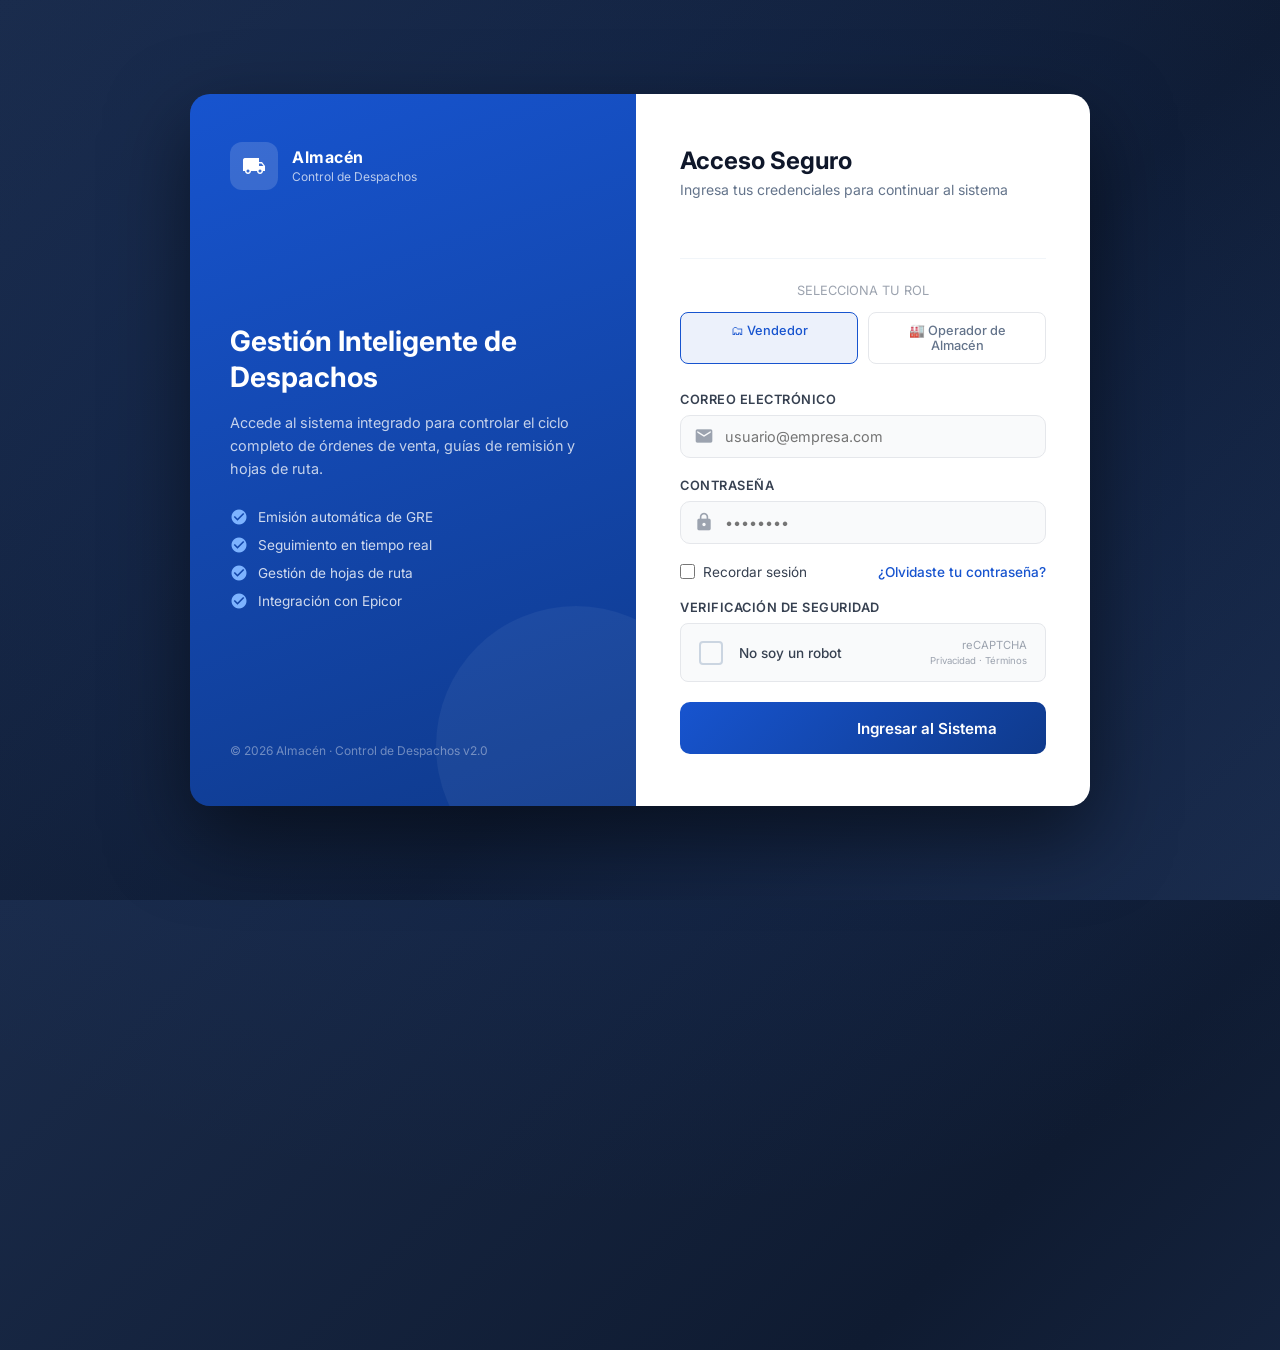
==== ControlDespachos/ControlDespachos.API/wwwroot/index.html @ 7a68d2ac "Cambios" ====
<!DOCTYPE html>
<html lang="es">

<head>
    <meta charset="UTF-8">
    <meta name="viewport" content="width=device-width, initial-scale=1.0">
    <title>Inicio de Sesión - Almacén Control de Despachos</title>
    <link rel="preconnect" href="https://fonts.googleapis.com">
    <link rel="preconnect" href="https://fonts.gstatic.com" crossorigin>
    <link href="https://fonts.googleapis.com/css2?family=Inter:wght@300;400;500;600;700&display=swap" rel="stylesheet">
    <link href="https://fonts.googleapis.com/icon?family=Material+Icons" rel="stylesheet">
    <script src="https://www.google.com/recaptcha/api.js" async defer></script>
    <style>
        *,
        *::before,
        *::after {
            box-sizing: border-box;
            margin: 0;
            padding: 0;
        }

        body {
            font-family: 'Inter', sans-serif;
            background: linear-gradient(135deg, #1a2b4a 0%, #0f1b31 60%, #1a2b4a 100%);
            min-height: 100vh;
            display: flex;
            align-items: center;
            justify-content: center;
            position: relative;
            overflow: hidden;
        }

        body::before {
            content: '';
            position: absolute;
            top: -50%;
            left: -50%;
            width: 200%;
            height: 200%;
            background: radial-gradient(ellipse at center, rgba(23, 84, 207, 0.12) 0%, transparent 60%);
            animation: pulse 8s ease-in-out infinite;
        }

        @keyframes pulse {

            0%,
            100% {
                opacity: .6
            }

            50% {
                opacity: 1
            }
        }

        .login-wrapper {
            display: flex;
            width: 900px;
            max-width: 96vw;
            min-height: 560px;
            border-radius: 20px;
            overflow: hidden;
            box-shadow: 0 30px 80px rgba(0, 0, 0, 0.5);
            position: relative;
            z-index: 1;
        }

        /* LEFT PANEL */
        .login-left {
            flex: 1;
            background: linear-gradient(160deg, #1754cf 0%, #0f3a8c 100%);
            display: flex;
            flex-direction: column;
            justify-content: space-between;
            padding: 48px 40px;
            position: relative;
            overflow: hidden;
        }

        .login-left::after {
            content: '';
            position: absolute;
            bottom: -80px;
            right: -80px;
            width: 280px;
            height: 280px;
            border-radius: 50%;
            background: rgba(255, 255, 255, 0.05);
        }

        .brand {
            display: flex;
            align-items: center;
            gap: 14px;
        }

        .brand-icon {
            width: 48px;
            height: 48px;
            background: rgba(255, 255, 255, 0.15);
            border-radius: 12px;
            display: flex;
            align-items: center;
            justify-content: center;
            font-size: 26px;
            color: white;
        }

        .brand-text {
            color: white;
        }

        .brand-text h1 {
            font-size: 1rem;
            font-weight: 700;
            letter-spacing: .5px;
        }

        .brand-text p {
            font-size: 0.75rem;
            opacity: .7;
            margin-top: 2px;
        }

        .login-left-info {
            color: white;
        }

        .login-left-info h2 {
            font-size: 1.75rem;
            font-weight: 700;
            line-height: 1.3;
            margin-bottom: 16px;
        }

        .login-left-info p {
            font-size: 0.9rem;
            opacity: .75;
            line-height: 1.6;
        }

        .features-list {
            list-style: none;
            margin-top: 28px;
            display: flex;
            flex-direction: column;
            gap: 10px;
        }

        .features-list li {
            display: flex;
            align-items: center;
            gap: 10px;
            font-size: 0.85rem;
            color: rgba(255, 255, 255, 0.8);
        }

        .features-list li span.material-icons {
            font-size: 18px;
            color: #7db3ff;
        }

        /* RIGHT PANEL */
        .login-right {
            flex: 1;
            background: #ffffff;
            display: flex;
            flex-direction: column;
            justify-content: center;
            padding: 52px 44px;
        }

        .login-right h3 {
            font-size: 1.5rem;
            font-weight: 700;
            color: #0f172a;
            margin-bottom: 6px;
        }

        .login-right .subtitle {
            font-size: 0.875rem;
            color: #64748b;
            margin-bottom: 36px;
        }

        .form-group {
            margin-bottom: 20px;
        }

        .form-label {
            display: block;
            font-size: 0.8rem;
            font-weight: 600;
            color: #374151;
            margin-bottom: 8px;
            text-transform: uppercase;
            letter-spacing: .5px;
        }

        .input-wrapper {
            position: relative;
        }

        .input-wrapper .material-icons {
            position: absolute;
            left: 14px;
            top: 50%;
            transform: translateY(-50%);
            font-size: 20px;
            color: #9ca3af;
        }

        .form-input {
            width: 100%;
            padding: 12px 14px 12px 44px;
            border: 1.5px solid #e5e7eb;
            border-radius: 10px;
            font-size: 0.9rem;
            color: #0f172a;
            background: #f9fafb;
            transition: all .2s;
            font-family: 'Inter', sans-serif;
        }

        .form-input:focus {
            outline: none;
            border-color: #1754cf;
            background: #fff;
            box-shadow: 0 0 0 4px rgba(23, 84, 207, 0.1);
        }

        .extras {
            display: flex;
            justify-content: space-between;
            align-items: center;
            margin-bottom: 20px;
        }

        .remember {
            display: flex;
            align-items: center;
            gap: 8px;
            font-size: 0.85rem;
            color: #374151;
            cursor: pointer;
        }

        .remember input {
            accent-color: #1754cf;
            width: 15px;
            height: 15px;
        }

        .forgot {
            font-size: 0.85rem;
            color: #1754cf;
            text-decoration: none;
            font-weight: 500;
        }

        .forgot:hover {
            text-decoration: underline;
        }

        .captcha-wrapper {
            margin-bottom: 24px;
            display: flex;
            justify-content: center;
        }

        /* Simulated reCAPTCHA (real one loads via script) */
        .captcha-placeholder {
            border: 1.5px solid #e5e7eb;
            border-radius: 8px;
            padding: 14px 18px;
            display: flex;
            align-items: center;
            gap: 16px;
            background: #f9fafb;
            cursor: pointer;
            width: 100%;
            transition: border-color .2s;
        }

        .captcha-placeholder:hover {
            border-color: #1754cf;
        }

        .captcha-checkbox {
            width: 24px;
            height: 24px;
            border: 2px solid #cbd5e1;
            border-radius: 4px;
            display: flex;
            align-items: center;
            justify-content: center;
            transition: all .2s;
        }

        .captcha-checkbox.checked {
            background: #1754cf;
            border-color: #1754cf;
        }

        .captcha-checkbox .material-icons {
            font-size: 16px;
            color: white;
            display: none;
        }

        .captcha-checkbox.checked .material-icons {
            display: block;
        }

        .captcha-text {
            flex: 1;
            font-size: 0.85rem;
            color: #374151;
            font-weight: 500;
        }

        .captcha-logo {
            font-size: 0.65rem;
            color: #9ca3af;
            text-align: right;
        }

        .captcha-logo img {
            width: 32px;
        }

        .btn-login {
            width: 100%;
            padding: 14px;
            background: linear-gradient(135deg, #1754cf 0%, #0f3a8c 100%);
            color: white;
            border: none;
            border-radius: 10px;
            font-size: 0.95rem;
            font-weight: 600;
            cursor: pointer;
            transition: all .2s;
            font-family: 'Inter', sans-serif;
            display: flex;
            align-items: center;
            justify-content: center;
            gap: 8px;
        }

        .btn-login:hover {
            transform: translateY(-1px);
            box-shadow: 0 8px 20px rgba(23, 84, 207, 0.35);
        }

        .btn-login:active {
            transform: translateY(0);
        }

        .btn-login:disabled {
            opacity: 0.6;
            cursor: not-allowed;
            transform: none;
        }

        .role-select {
            margin-top: 24px;
            padding-top: 24px;
            border-top: 1px solid #f1f5f9;
        }

        .role-select p {
            font-size: 0.8rem;
            color: #9ca3af;
            text-align: center;
            margin-bottom: 14px;
        }

        .role-pills {
            display: flex;
            gap: 10px;
        }

        .role-pill {
            flex: 1;
            padding: 10px 12px;
            border: 1.5px solid #e5e7eb;
            border-radius: 8px;
            text-align: center;
            cursor: pointer;
            transition: all .2s;
            font-size: 0.8rem;
            font-weight: 500;
            color: #64748b;
        }

        .role-pill:hover {
            border-color: #1754cf;
            color: #1754cf;
            background: rgba(23, 84, 207, 0.04);
        }

        .role-pill.active {
            border-color: #1754cf;
            color: #1754cf;
            background: rgba(23, 84, 207, 0.08);
        }

        .error-msg {
            display: none;
            color: #ef4444;
            font-size: 0.82rem;
            margin-top: 8px;
            padding: 10px 14px;
            background: #fee2e2;
            border-radius: 8px;
        }

        .error-msg.show {
            display: flex;
            align-items: center;
            gap: 8px;
        }

        @media (max-width: 640px) {
            .login-left {
                display: none;
            }

            .login-right {
                padding: 40px 28px;
            }
        }
    </style>
</head>

<body>
    <div class="login-wrapper">
        <!-- LEFT -->
        <div class="login-left">
            <div class="brand">
                <div class="brand-icon"><span class="material-icons">local_shipping</span></div>
                <div class="brand-text">
                    <h1>Almacén</h1>
                    <p>Control de Despachos</p>
                </div>
            </div>
            <div class="login-left-info">
                <h2>Gestión Inteligente de Despachos</h2>
                <p>Accede al sistema integrado para controlar el ciclo completo de órdenes de venta, guías de remisión y
                    hojas de ruta.</p>
                <ul class="features-list">
                    <li><span class="material-icons">check_circle</span> Emisión automática de GRE</li>
                    <li><span class="material-icons">check_circle</span> Seguimiento en tiempo real</li>
                    <li><span class="material-icons">check_circle</span> Gestión de hojas de ruta</li>
                    <li><span class="material-icons">check_circle</span> Integración con Epicor</li>
                </ul>
            </div>
            <p style="color:rgba(255,255,255,0.4); font-size:0.75rem;">© 2026 Almacén · Control de Despachos v2.0</p>
        </div>

        <!-- RIGHT -->
        <div class="login-right">
            <h3>Acceso Seguro</h3>
            <p class="subtitle">Ingresa tus credenciales para continuar al sistema</p>

            <div class="role-select">
                <p>SELECCIONA TU ROL</p>
                <div class="role-pills">
                    <div class="role-pill active" id="pill-vendedor" onclick="selectRole('VENDEDOR')">
                        🗂 Vendedor
                    </div>
                    <div class="role-pill" id="pill-operador" onclick="selectRole('OPERADOR_ALMACEN')">
                        🏭 Operador de Almacén
                    </div>
                </div>
            </div>

            <form id="loginForm" onsubmit="handleLogin(event)" style="margin-top: 28px;">
                <input type="hidden" id="selectedRole" value="VENDEDOR">

                <div class="form-group">
                    <label class="form-label" for="email">Correo Electrónico</label>
                    <div class="input-wrapper">
                        <span class="material-icons">email</span>
                        <input class="form-input" type="email" id="email" placeholder="usuario@empresa.com" required
                            autocomplete="email">
                    </div>
                </div>

                <div class="form-group">
                    <label class="form-label" for="password">Contraseña</label>
                    <div class="input-wrapper">
                        <span class="material-icons">lock</span>
                        <input class="form-input" type="password" id="password" placeholder="••••••••" required
                            autocomplete="current-password">
                    </div>
                </div>

                <div class="extras">
                    <label class="remember">
                        <input type="checkbox" id="remember"> Recordar sesión
                    </label>
                    <a href="#" class="forgot">¿Olvidaste tu contraseña?</a>
                </div>

                <!-- CAPTCHA simulado funcional (clic para marcar) -->
                <div class="form-group">
                    <label class="form-label">Verificación de Seguridad</label>
                    <div class="captcha-placeholder" onclick="toggleCaptcha()" id="captchaBox">
                        <div class="captcha-checkbox" id="captchaCheck">
                            <span class="material-icons">check</span>
                        </div>
                        <span class="captcha-text">No soy un robot</span>
                        <div class="captcha-logo">
                            <div style="font-size:.7rem; color:#9ca3af; line-height:1.3;">reCAPTCHA<br><span
                                    style="font-size:.6rem;">Privacidad · Términos</span></div>
                        </div>
                    </div>
                </div>

                <div class="error-msg" id="errorMsg">
                    <span class="material-icons" style="font-size:18px;">error</span>
                    <span id="errorText">Credenciales incorrectas. Inténtelo de nuevo.</span>
                </div>

                <button type="submit" class="btn-login" id="loginBtn">
                    <span class="material-icons">login</span>
                    Ingresar al Sistema
                </button>
            </form>
        </div>
    </div>

    <script>
        let captchaVerified = false;
        let selectedRole = 'VENDEDOR';

        function selectRole(role) {
            selectedRole = role;
            document.getElementById('selectedRole').value = role;
            document.querySelectorAll('.role-pill').forEach(p => p.classList.remove('active'));
            document.getElementById('pill-' + (role === 'VENDEDOR' ? 'vendedor' : 'operador')).classList.add('active');
        }

        function toggleCaptcha() {
            captchaVerified = !captchaVerified;
            const check = document.getElementById('captchaCheck');
            if (captchaVerified) {
                check.classList.add('checked');
            } else {
                check.classList.remove('checked');
            }
        }

        function handleLogin(e) {
            e.preventDefault();
            const email = document.getElementById('email').value;
            const password = document.getElementById('password').value;
            const errorMsg = document.getElementById('errorMsg');
            const btn = document.getElementById('loginBtn');

            errorMsg.classList.remove('show');

            if (!captchaVerified) {
                document.getElementById('errorText').textContent = 'Por favor, complete la verificación de seguridad.';
                errorMsg.classList.add('show');
                return;
            }

            btn.disabled = true;
            btn.innerHTML = '<span class="material-icons" style="animation:spin 1s linear infinite">sync</span> Verificando...';

            // Demo auth: acepta cualquier email/password con captcha verificado
            setTimeout(() => {
                // Guardar sesión demo
                sessionStorage.setItem('user', JSON.stringify({ email, role: selectedRole, name: email.split('@')[0] }));
                window.location.href = 'ov_generadas.html';
            }, 1200);
        }

        // Verificar si ya hay sesión activa
        if (sessionStorage.getItem('user')) {
            window.location.href = 'ov_generadas.html';
        }

        const style = document.createElement('style');
        style.textContent = '@keyframes spin { from{transform:rotate(0deg)} to{transform:rotate(360deg)} }';
        document.head.appendChild(style);
    </script>
</body>

</html>
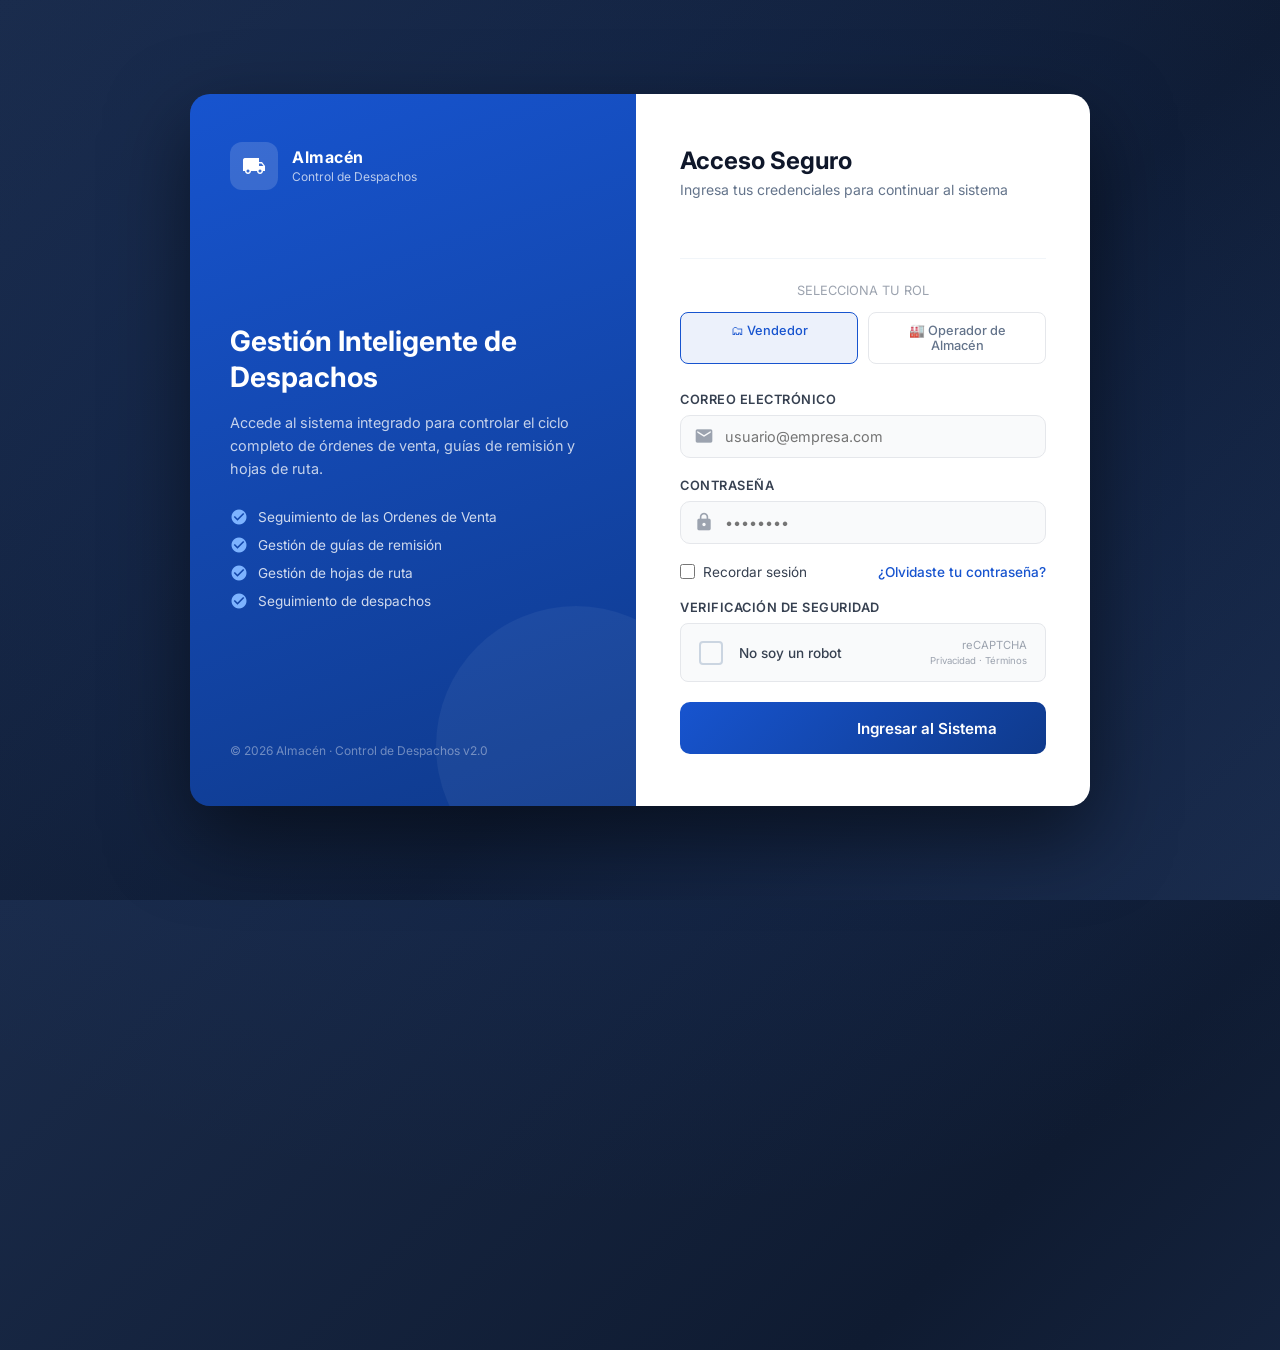
==== commit de465846: "Migración del sistema de notas a SQL Server de forma asíncrona" ====
--- a/ControlDespachos/ControlDespachos.API/wwwroot/index.html
+++ b/ControlDespachos/ControlDespachos.API/wwwroot/index.html
@@ -449,15 +449,14 @@
                 <p>Accede al sistema integrado para controlar el ciclo completo de órdenes de venta, guías de remisión y
                     hojas de ruta.</p>
                 <ul class="features-list">
-                    <li><span class="material-icons">check_circle</span> Emisión automática de GRE</li>
-                    <li><span class="material-icons">check_circle</span> Seguimiento en tiempo real</li>
+                    <li><span class="material-icons">check_circle</span> Seguimiento de las Ordenes de Venta</li>
+                    <li><span class="material-icons">check_circle</span> Gestión de guías de remisión</li>
                     <li><span class="material-icons">check_circle</span> Gestión de hojas de ruta</li>
-                    <li><span class="material-icons">check_circle</span> Integración con Epicor</li>
+                    <li><span class="material-icons">check_circle</span> Seguimiento de despachos</li>
                 </ul>
             </div>
             <p style="color:rgba(255,255,255,0.4); font-size:0.75rem;">© 2026 Almacén · Control de Despachos v2.0</p>
         </div>
-
         <!-- RIGHT -->
         <div class="login-right">
             <h3>Acceso Seguro</h3>
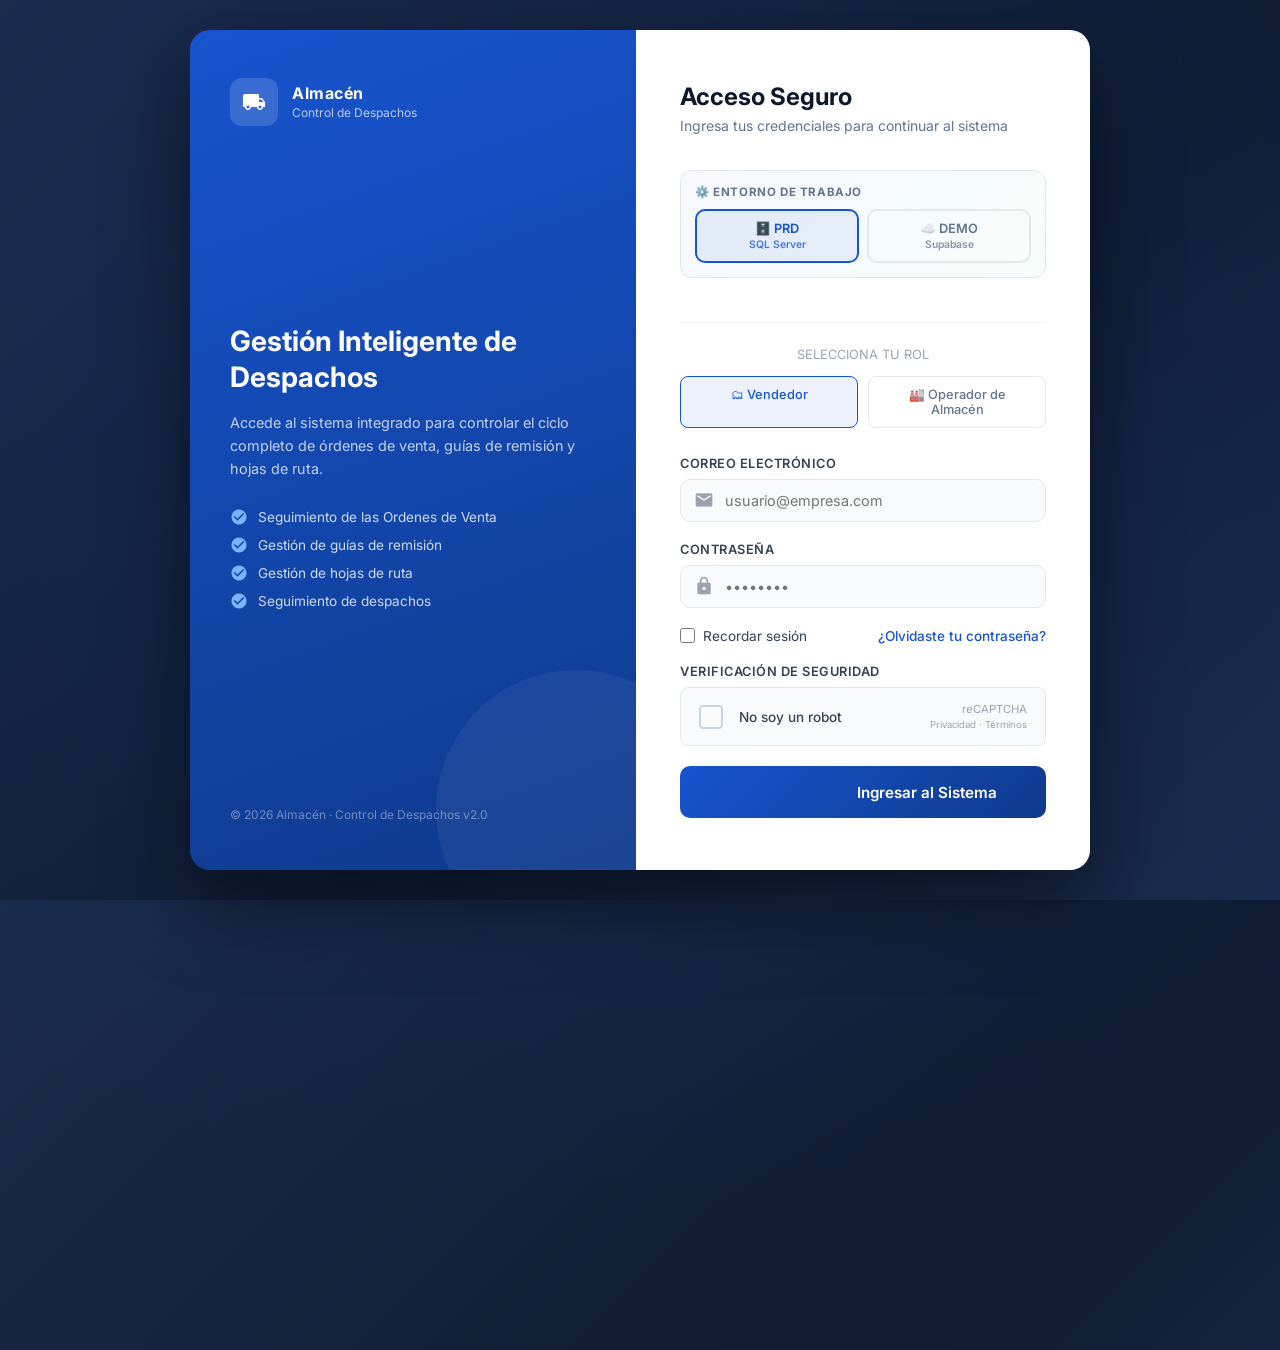
==== commit 7f426ff0: "Adición Supabase como demo" ====
--- a/ControlDespachos/ControlDespachos.API/wwwroot/index.html
+++ b/ControlDespachos/ControlDespachos.API/wwwroot/index.html
@@ -360,6 +360,68 @@
             opacity: 0.6;
             cursor: not-allowed;
             transform: none;
+        }
+
+        /* ENV SELECTOR */
+        .env-select {
+            margin-bottom: 20px;
+            padding: 14px;
+            background: linear-gradient(135deg, rgba(23, 84, 207, .04), rgba(62, 207, 142, .04));
+            border: 1.5px solid #e5e7eb;
+            border-radius: 12px;
+        }
+
+        .env-select .env-label {
+            font-size: 0.72rem;
+            font-weight: 700;
+            color: #64748b;
+            letter-spacing: .6px;
+            text-transform: uppercase;
+            margin-bottom: 10px;
+            display: flex;
+            align-items: center;
+            gap: 6px;
+        }
+
+        .env-pills {
+            display: flex;
+            gap: 8px;
+        }
+
+        .env-pill {
+            flex: 1;
+            padding: 10px;
+            border: 2px solid #e5e7eb;
+            border-radius: 10px;
+            text-align: center;
+            cursor: pointer;
+            transition: all .2s;
+            font-size: 0.8rem;
+            font-weight: 600;
+            color: #64748b;
+        }
+
+        .env-pill:hover {
+            transform: translateY(-1px);
+        }
+
+        .env-pill.prd.active {
+            border-color: #1754cf;
+            color: #1754cf;
+            background: rgba(23, 84, 207, .08);
+        }
+
+        .env-pill.demo.active {
+            border-color: #3ecf8e;
+            color: #059669;
+            background: rgba(62, 207, 142, .1);
+        }
+
+        .env-pill .env-badge-sm {
+            font-size: 0.65rem;
+            display: block;
+            margin-top: 2px;
+            opacity: .75;
         }
 
         .role-select {
@@ -462,6 +524,21 @@
             <h3>Acceso Seguro</h3>
             <p class="subtitle">Ingresa tus credenciales para continuar al sistema</p>
 
+            <!-- SELECTOR DE ENTORNO -->
+            <div class="env-select">
+                <div class="env-label">⚙️ Entorno de Trabajo</div>
+                <div class="env-pills">
+                    <div class="env-pill prd active" id="pill-env-prd" onclick="selectEnv('SQL')">
+                        🗄️ PRD
+                        <span class="env-badge-sm">SQL Server</span>
+                    </div>
+                    <div class="env-pill demo" id="pill-env-demo" onclick="selectEnv('SUPABASE')">
+                        ☁️ DEMO
+                        <span class="env-badge-sm">Supabase</span>
+                    </div>
+                </div>
+            </div>
+
             <div class="role-select">
                 <p>SELECCIONA TU ROL</p>
                 <div class="role-pills">
@@ -533,6 +610,13 @@
     <script>
         let captchaVerified = false;
         let selectedRole = 'VENDEDOR';
+        let selectedEnv = 'SQL';
+
+        function selectEnv(env) {
+            selectedEnv = env;
+            document.getElementById('pill-env-prd').classList.toggle('active', env === 'SQL');
+            document.getElementById('pill-env-demo').classList.toggle('active', env === 'SUPABASE');
+        }
 
         function selectRole(role) {
             selectedRole = role;
@@ -569,10 +653,10 @@
             btn.disabled = true;
             btn.innerHTML = '<span class="material-icons" style="animation:spin 1s linear infinite">sync</span> Verificando...';
 
-            // Demo auth: acepta cualquier email/password con captcha verificado
+            // Auth: acepta cualquier email/password con captcha verificado
             setTimeout(() => {
-                // Guardar sesión demo
                 sessionStorage.setItem('user', JSON.stringify({ email, role: selectedRole, name: email.split('@')[0] }));
+                sessionStorage.setItem('appEnv', selectedEnv);  // ← guarda entorno
                 window.location.href = 'ov_generadas.html';
             }, 1200);
         }
